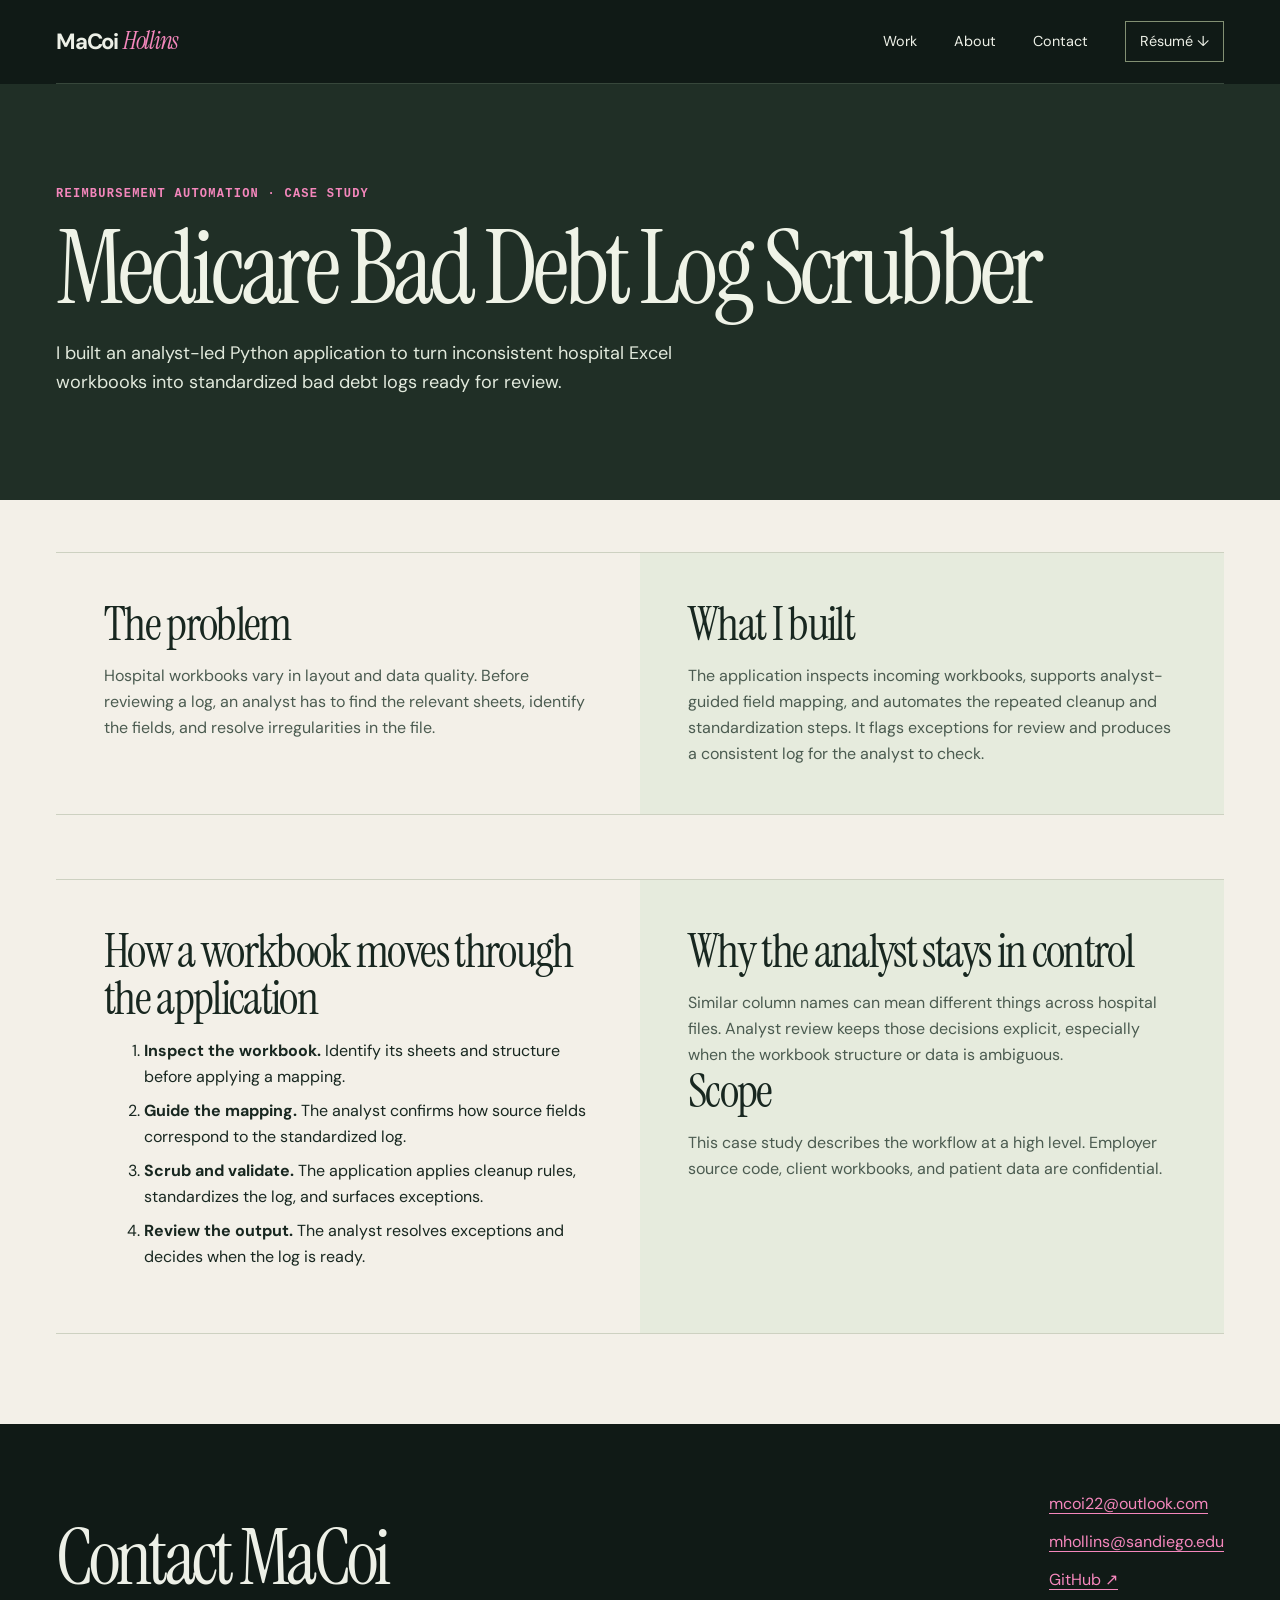
==== bad-debt.html @ ec4cd3d9 "Feature the bad debt application and describe reimbursement analyst duties" ====
<!doctype html>
<html lang="en">
<head>
<meta charset="utf-8"><meta name="viewport" content="width=device-width,initial-scale=1">
<meta name="description" content="An analyst-led Python application for cleaning and standardizing hospital Medicare bad debt logs.">
<meta property="og:description" content="An analyst-led Python application for cleaning and standardizing hospital Medicare bad debt logs.">
<meta property="og:title" content="Medicare Bad Debt Log Scrubber">
<title>Medicare Bad Debt Log Scrubber</title><link rel="stylesheet" href="style.css">
<link rel="icon" href="assets/favicon.png">
</head>
<body><a href="#main" class="skip">Skip to content</a>
<header class="mast"><div class="wrap nav">
<a class="brand" href="index.html">MaCoi<i> Hollins</i></a>
<nav class="navlinks" aria-label="Primary"><a href="index.html#work">Work</a><a href="index.html#about">About</a><a href="index.html#contact">Contact</a><a class="resume-link" href="assets/MaCoi_Hollins_Resume.pdf" download>Résumé <span aria-hidden="true">↓&#xfe0e;</span></a></nav>
</div></header>
<main id="main">
<section class="case-head"><div class="wrap">
  <div class="eyebrow">Reimbursement automation · Case study</div>
  <h1>Medicare Bad Debt Log Scrubber</h1>
  <p>I built an analyst-led Python application to turn inconsistent hospital Excel workbooks into standardized bad debt logs ready for review.</p>
</div></section>
<div class="case wrap">
  <section class="case-copy" aria-label="Problem and application">
    <div><h2>The problem</h2><p>Hospital workbooks vary in layout and data quality. Before reviewing a log, an analyst has to find the relevant sheets, identify the fields, and resolve irregularities in the file.</p></div>
    <div><h2>What I built</h2><p>The application inspects incoming workbooks, supports analyst-guided field mapping, and automates the repeated cleanup and standardization steps. It flags exceptions for review and produces a consistent log for the analyst to check.</p></div>
  </section>
  <section class="case-copy" aria-label="Workflow and review">
    <div><h2>How a workbook moves through the application</h2>
      <ol>
        <li><strong>Inspect the workbook.</strong> Identify its sheets and structure before applying a mapping.</li>
        <li><strong>Guide the mapping.</strong> The analyst confirms how source fields correspond to the standardized log.</li>
        <li><strong>Scrub and validate.</strong> The application applies cleanup rules, standardizes the log, and surfaces exceptions.</li>
        <li><strong>Review the output.</strong> The analyst resolves exceptions and decides when the log is ready.</li>
      </ol>
    </div>
    <div><h2>Why the analyst stays in control</h2><p>Similar column names can mean different things across hospital files. Analyst review keeps those decisions explicit, especially when the workbook structure or data is ambiguous.</p>
    <h2>Scope</h2><p>This case study describes the workflow at a high level. Employer source code, client workbooks, and patient data are confidential.</p></div>
  </section>
</div>
</main>
<footer id="contact" class="footer"><div class="wrap">
<h2>Contact MaCoi</h2>
<address class="contact-links">
  <a href="mailto:mcoi22@outlook.com">mcoi22@outlook.com</a>
  <a href="mailto:mhollins@sandiego.edu">mhollins@sandiego.edu</a>
  <a href="https://github.com/MaCoiCH-22">GitHub <span aria-hidden="true">↗</span></a>
</address>
</div></footer>
</body></html>
---- style.css ----
@font-face{font-family:Instrument;src:url("assets/instrument.woff2") format("woff2");font-display:swap}
@font-face{font-family:Instrument;src:url("assets/instrument-italic.woff2") format("woff2");font-style:italic;font-display:swap}
@font-face{font-family:DM;src:url("assets/dm-sans.woff2") format("woff2");font-weight:400 700;font-display:swap}
:root{--paper:#f3f0e8;--ink:#182720;--muted:#4b5b50;--dark:#101a16;--darker:#0d1611;--rose:#f487bc;--berry:#9a235e;--rose-hover:#f9a8ce;--light:#edf0e7;--line:#cdd1c1;--serif:Instrument,Georgia,serif;--sans:DM,Arial,sans-serif;--mono:"Courier New",monospace}
*{box-sizing:border-box}
body{margin:0;background:var(--paper);color:var(--ink);font:1rem/1.62 var(--sans)}
a{color:inherit}
a:focus-visible,button:focus-visible,select:focus-visible,summary:focus-visible{outline:3px solid var(--berry);outline-offset:5px}
.mast a:focus-visible,.footer a:focus-visible{outline-color:var(--rose)}
img{display:block;max-width:100%}
h1,h2,h3,p{margin:0}
h1,h2,h3{font-family:var(--serif);font-weight:400;line-height:.99}
.wrap{width:min(1320px,calc(100% - 112px));margin-inline:auto}
.skip{position:fixed;z-index:5;top:14px;left:14px;transform:translateY(-200%);padding:12px 18px;background:var(--rose);color:var(--ink)}
.skip:focus{transform:none}
.mast{background:var(--dark);color:var(--light)}
.nav{display:flex;min-height:84px;align-items:center;justify-content:space-between;gap:24px;border-bottom:1px solid #37473b}
.brand{font-weight:700;letter-spacing:-.055em;font-size:1.38rem;text-decoration:none;white-space:nowrap}
.brand i{font:italic 1.58rem/1 var(--serif);margin-left:2px;color:var(--rose)}
.navlinks{display:flex;gap:clamp(14px,3vw,37px);align-items:center;flex-wrap:wrap}
.navlinks a{font-size:.9rem;text-decoration:none}
.navlinks a:hover,.text-link:hover{text-decoration:underline;text-underline-offset:5px}
.nav .resume-link{border:1px solid #829073;padding:8px 14px}
.hero{position:relative;isolation:isolate;display:grid;align-items:center;min-height:clamp(515px,46vw,655px);overflow:hidden}
.hero::before{content:"";position:absolute;z-index:-1;inset:0 0 0 30%;background:center right / min(780px,67vw) auto no-repeat url("assets/field.webp");mask-image:linear-gradient(90deg,transparent 1%,#000 32%,#000 93%,transparent)}
.hero::after{content:"";position:absolute;z-index:-1;inset:0;background:linear-gradient(90deg,var(--dark) 0%,rgba(16,26,22,.91) 24%,rgba(16,26,22,0) 61%);pointer-events:none}
.hero-inner{padding-block:64px 78px}
.eyebrow{font:700 .75rem/1.35 var(--mono);letter-spacing:.105em;text-transform:uppercase}
.hero .eyebrow{display:flex;gap:10px;align-items:center;color:var(--rose);margin-bottom:24px}
.hero .eyebrow::before{content:"";display:inline-block;background:currentColor;width:6px;height:6px;border-radius:50%}
.hero h1{font-size:clamp(4.6rem,8.4vw,8.65rem);letter-spacing:-.055em;max-width:850px}
.hero h1 em{color:var(--rose);font-weight:400}
.hero p{max-width:415px;color:#d2dbcf;margin-top:26px;font-size:1.09rem}
.cta-row{display:flex;gap:18px;align-items:center;margin-top:30px;flex-wrap:wrap}
.button{display:inline-flex;gap:19px;align-items:center;justify-content:center;padding:11px 17px;border:1px solid transparent;text-decoration:none;font-size:.92rem;font-weight:700;background:var(--rose);color:#192418;transition:background-color .16s}
.button:hover{background:var(--rose-hover)}
.story .button{background:var(--berry);color:white}
.story .button:hover{background:#7a194a}
.button.secondary{background:transparent;color:inherit;border-color:currentColor}
.button.secondary:hover{background:#f487bc22}
.scope{background:#202f26;color:#d4e1cf;border-top:1px solid #3b4f40}
.scope .wrap{display:flex;min-height:58px;justify-content:space-between;align-items:center;gap:15px;flex-wrap:wrap;padding-block:10px}
.scope span{display:flex;align-items:center;gap:9px}
.scope span::before{content:"+";color:var(--rose)}
.section{padding-block:clamp(68px,9vw,128px)}
#work.section{padding-block-start:clamp(51px,5.5vw,80px)}
.section-head{display:grid;grid-template-columns:minmax(0,1fr) minmax(200px,375px);gap:24px;align-items:end;margin-bottom:35px}
.section-head h2,.story h2,.footer h2{font-size:clamp(3.4rem,6.3vw,6.3rem);letter-spacing:-.05em;margin-top:13px}
.section-head p,.story p,.case p{color:var(--muted)}
.projects{display:grid;grid-template-columns:1fr 1fr;gap:20px}
.project{display:flex;flex-direction:column;border:1px solid var(--line);background:#fbf9f3;min-width:0}
.project figure{margin:0;padding:clamp(15px,3vw,35px);min-height:clamp(225px,24vw,300px);display:flex;flex-direction:column;justify-content:space-between;overflow:hidden}
.project:nth-child(1) figure{background:#243a2e;color:#e9f4df}
.project:nth-child(2) figure{background:#e2e9cf;color:#263a2a}
.project-copy{padding:clamp(20px,3vw,34px);display:flex;flex-direction:column;gap:12px;flex:1}
.project-copy h3{font-size:clamp(2.45rem,4vw,4.15rem);letter-spacing:-.042em}
.project-copy p{color:var(--muted);max-width:430px}
.project-copy strong{color:var(--ink)}
.project-copy .text-link,.complement .text-link{color:var(--berry)}
.text-link{display:inline-flex;align-items:center;gap:10px;font-weight:700;text-decoration:none;width:fit-content}
.project-copy a{margin-top:auto;padding-top:8px}
.chart-preview{display:grid;gap:13px;padding-top:13px}
.chart-preview .bar-row{font:700 .75rem/1.3 var(--mono)}
.bar-row{display:grid;grid-template-columns:112px minmax(0,1fr) 58px;align-items:center;gap:11px}
.track{height:9px;background:#65826b50;position:relative;min-width:0}
.track i,.track b{display:block;position:absolute;inset:0 auto 0 0;background:var(--rose)}
.track b{background:#f487bc66}
.chart-preview small{font-size:.72rem}
.network{display:flex;align-items:center;justify-content:space-between;gap:8px;max-width:430px;margin:auto 0}
.network span{width:30%;border:1px solid #687b5d;padding:13px 5px;text-align:center;font-size:.77rem;font-weight:700}
.network i{color:#385338;font-style:normal}
.network .chosen{background:#233a2e;color:#eff5dd;border-color:#233a2e}
.complement{margin-top:20px;display:grid;grid-template-columns:1fr minmax(230px,400px) auto;gap:24px;align-items:center;padding:22px 28px;border:1px solid var(--line)}
.complement h3{font-size:clamp(2rem,3.2vw,3.2rem);margin-top:6px}
.complement p{color:var(--muted);font-size:.94rem}
.story{background:#e3e9d6;border-block:1px solid #cad5be}
.story .wrap{display:grid;grid-template-columns:1.05fr 1fr;gap:clamp(35px,8vw,110px)}
.story h2{max-width:550px}
.story p+p{margin-top:18px}
.footer{background:var(--dark);color:var(--light);padding-block:64px 40px}
.footer .wrap{display:grid;grid-template-columns:1fr auto;align-items:end;gap:22px}
.footer h2{margin-top:0;font-size:clamp(3rem,6vw,5rem)}
.footer a{color:var(--rose)}
.footer .small{grid-column:1/-1;border-top:1px solid #415245;padding-top:19px;color:#b8c7ba;font-size:.78rem}
.case-head{background:#202f26;color:#eff3e7;padding-block:clamp(52px,8vw,110px)}
.case-head h1{font-size:clamp(4.2rem,8vw,8.1rem);margin-block:15px 20px;letter-spacing:-.045em;max-width:1000px}
.case-head p{color:#e1e9dc;max-width:680px;font-size:1.13rem}
.case-head .eyebrow{color:var(--rose)}
.case{padding-block:52px 90px}
.case h2{font-size:clamp(2.9rem,5.4vw,5.4rem);letter-spacing:-.035em;margin-bottom:15px}
.case h3{font-size:2.05rem;margin-bottom:8px}
.case section+section{margin-top:54px}
.case-copy{display:grid;grid-template-columns:1fr 1fr;gap:28px}
.case-copy p+p{margin-top:14px}
.explorer{background:#fbf9f2;border:1px solid var(--line);padding:clamp(17px,4vw,45px)}
.explorer-top{display:flex;justify-content:space-between;align-items:start;gap:22px;flex-wrap:wrap}
.filter{font-weight:700;font-size:.86rem;display:grid;gap:6px}
select{max-width:100%;background:#f0f0e4;color:var(--ink);padding:9px 24px 9px 9px;border:1px solid #81917e;font:inherit;border-radius:0}
.stats{display:grid;grid-template-columns:repeat(3,minmax(0,1fr));gap:13px;margin:24px 0}
.stat{border-top:1px solid #a9b5a4;padding-top:10px;font-size:.86rem;color:var(--muted)}
.stat strong{display:block;color:var(--ink);font:2.7rem/1.15 var(--serif)}
.table-scroll{overflow-x:auto}
table{border-collapse:collapse;width:100%;font-size:.88rem}
th,td{text-align:left;padding:9px 10px;border-bottom:1px solid #cdd6c6;vertical-align:top}
th{font-weight:700;background:#e5ebdc}
caption{text-align:left;font-weight:700;padding-bottom:8px}
.case .bar-row{grid-template-columns:minmax(100px,145px) minmax(15px,1fr) 74px;margin-block:7px;font-size:.86rem}
.case .track i{background:#3c6445}
.case .track b{background:#d391b3}
.case .note{font-size:.86rem;color:var(--muted);margin:12px 0}
.case li+li{margin-top:8px}
.flow{display:flex;gap:8px;flex-wrap:wrap;padding:0;list-style:none}
.flow li{margin:0;padding:7px 12px;background:#e0e8d4;border:1px solid #b6c4a7;font-size:.88rem}
.flow li+li{margin:0}
.source{font-size:.95rem;line-height:1.8}
.source a{text-underline-offset:4px}
pre{overflow:auto;background:#e4e8de;padding:15px;font-size:.85rem;white-space:pre-wrap;overflow-wrap:anywhere}
code{font-family:var(--mono)}
.visually-hidden{position:absolute;width:1px;height:1px;overflow:hidden;clip-path:inset(50%);white-space:nowrap}
@media(max-width:880px){.wrap{width:calc(100% - 56px)}.hero::before{inset-inline-start:22%;background-size:79vw}.hero h1{font-size:clamp(4.3rem,11vw,7.3rem)}.section-head{grid-template-columns:1fr}.section-head p{max-width:460px}.complement{grid-template-columns:1fr 1fr}.complement a{grid-column:1/-1}}
@media(max-width:610px){
  .wrap{width:calc(100% - 36px)}
  .nav{min-height:64px;gap:12px}
  .brand{font-size:1.1rem}
  .brand i{font-size:1.28rem}
  .navlinks{gap:8px 11px;justify-content:flex-end}
  .navlinks a{font-size:.79rem}
  .nav .resume-link{padding:4px 7px}
  .hero{min-height:0}
  .hero-inner{padding-block:48px 49px}
  .hero .eyebrow{margin-bottom:16px;font-size:.66rem}
  .hero h1{font-size:clamp(3.35rem,12.2vw,5.05rem)}
  .hero p{max-width:360px;margin-top:16px;font-size:1rem}
  .hero .cta-row{margin-top:22px;gap:12px}
  .hero::before{inset:0;background-image:url("assets/field-mobile.webp");background-size:500px;background-position:right -150px bottom -112px;mask-image:linear-gradient(90deg,transparent,#000 57%)}
  .hero::after{background:linear-gradient(112deg,var(--dark) 9%,rgba(16,26,22,.86) 56%,rgba(16,26,22,.24))}
  .scope{display:none}
  .section{padding-block:51px}
  .section-head{gap:13px;margin-bottom:22px}
  .projects,.story .wrap,.case-copy,.complement,.footer .wrap{grid-template-columns:1fr}
  .complement{gap:13px;padding:17px}
  .project figure{min-height:179px}
  .case-head h1{font-size:clamp(3.9rem,12vw,6.5rem)}
  .stat strong{font-size:2.2rem}
  .footer .small{grid-column:auto}
}
@media(max-width:360px){
  .hero-inner{padding-block:42px 44px}
  .hero h1{font-size:3rem}
  .hero .cta-row .button{gap:8px;padding-inline:12px}
}
@media(prefers-reduced-motion:reduce){html{scroll-behavior:auto}*,*::before,*::after{transition:none!important}}

/* Case studies use the visual form that fits their evidence. */
.case>section+section{margin-top:clamp(32px,5vw,64px)}
.case>section.case-copy{gap:0;border-block:1px solid var(--line)}
.case-copy>div{padding:clamp(20px,4vw,48px)}
.case-copy>div+div{background:#e6ebdd}
.case-copy h2,.source h2{font-size:clamp(2rem,3.7vw,3.55rem)}
.registry-lead{background:var(--dark);color:var(--light);display:grid;grid-template-columns:.82fr 1.18fr;gap:clamp(24px,5vw,75px);align-items:center;padding:clamp(24px,5vw,70px);margin-bottom:38px}
.case .registry-lead p{color:var(--light)}
.registry-lead .eyebrow{color:var(--rose)!important}
.registry-lead .display-number{font:clamp(5.25rem,12vw,12rem)/.9 var(--serif);color:var(--rose)!important;margin:12px 0}
.year-chart h2{font-size:clamp(1.8rem,3vw,2.8rem)}
.year-chart>div{display:grid;grid-template-columns:3rem minmax(0,1fr) 2.6rem;gap:12px;align-items:center;margin-block:8px;font-size:.86rem}
.year-chart meter{width:100%;height:.8rem}
.year-chart meter::-webkit-meter-bar{background:#45574b;border:0;border-radius:0}
.year-chart meter::-webkit-meter-optimum-value{background:var(--rose)}
.year-chart meter::-moz-meter-bar{background:var(--rose)}
.disclosures{border-top:1px solid var(--line)}
details{border-bottom:1px solid var(--line)}
summary{cursor:pointer;font-weight:700;padding:14px 13px;color:var(--berry)}
summary:hover{background:#9a235e0c}
.disclosure-body{padding:2px 14px 16px}
.disclosure-body>p{margin-bottom:10px}
.method{background:#e5ebdc}
.method summary{font-family:var(--serif);font-size:clamp(1.65rem,3vw,2.55rem);font-weight:400;padding:18px 24px}
.method .disclosure-body{padding:0 24px 22px}
.quality-view{display:grid;grid-template-columns:.8fr 1.2fr;gap:22px 32px;align-items:start}
.quality-heading{border-top:5px solid var(--berry);padding:22px 4px}
.quality-heading .eyebrow{color:var(--berry);margin-bottom:14px}
.quality-tiles{display:grid;gap:2px;background:#b7c5ac;border:1px solid #b7c5ac}
.quality-tiles>div{background:#e3e9d6;display:flex;align-items:center;gap:22px;padding:10px 20px}
.quality-tiles>div:last-child{background:#f4dce8}
.quality-tiles strong{font:clamp(2.6rem,5vw,4.5rem)/1 var(--serif);min-width:2.5ch}
.quality-feeds{grid-column:1/-1}
.odds-grid{display:grid;grid-template-columns:1fr 1fr;gap:20px}
.odds-card{background:#faf7ef;border:1px solid var(--line);padding:clamp(16px,3vw,34px)}
.odds-card h3{color:var(--berry)}
.odds-pair{display:grid;grid-template-columns:1fr 1fr;gap:10px;margin-block:20px}
.odds-pair>div{display:grid;border-top:2px solid #b8c5ad;padding-top:7px;font-size:.85rem}
.odds-pair>div+div{border-color:var(--berry)}
.odds-pair strong{font:clamp(2.8rem,6vw,5.5rem)/1 var(--serif)}
.source{border-left:3px solid var(--berry);padding:12px 20px;background:#eee9e2}
.source a{color:var(--berry)}
.preview-case-title{overflow-wrap:anywhere}
@media(max-width:650px){
  .registry-lead,.quality-view,.odds-grid{grid-template-columns:1fr}
  .case-copy>div{padding:22px 14px}
  .case table th,.case table td{padding:7px 8px}
}

.footer .contact-links {
  display: grid;
  gap: 6px;
  font-style: normal;
  overflow-wrap: anywhere;
}
.footer .contact-links a {
  width: fit-content;
  padding-block: 3px;
  text-underline-offset: 4px;
}

.featured-project{margin-block:0 20px;background:#e3e9d6}
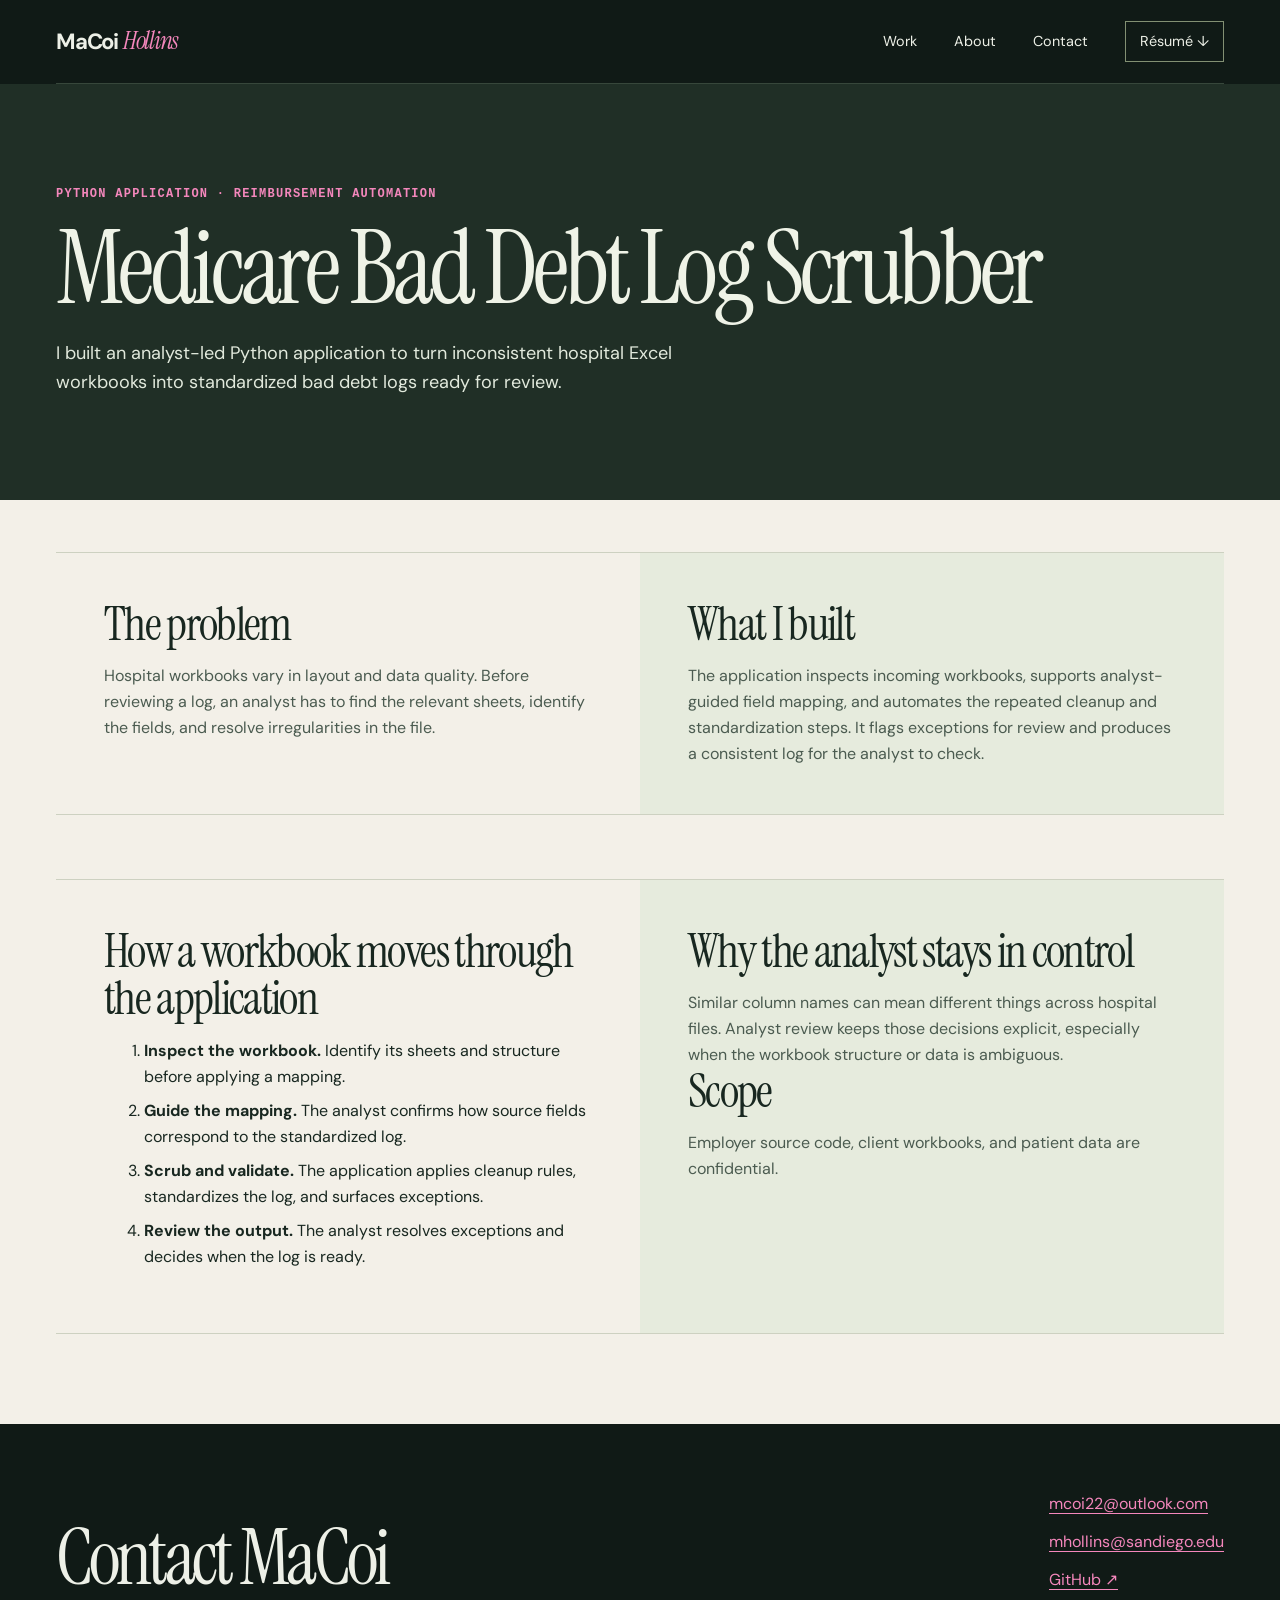
==== commit 31eb5a48: "Label the scrubber as a Python application" ====
--- a/bad-debt.html
+++ b/bad-debt.html
@@ -15,7 +15,7 @@
 </div></header>
 <main id="main">
 <section class="case-head"><div class="wrap">
-  <div class="eyebrow">Reimbursement automation · Case study</div>
+  <div class="eyebrow">Python application · Reimbursement automation</div>
   <h1>Medicare Bad Debt Log Scrubber</h1>
   <p>I built an analyst-led Python application to turn inconsistent hospital Excel workbooks into standardized bad debt logs ready for review.</p>
 </div></section>
@@ -34,7 +34,7 @@
       </ol>
     </div>
     <div><h2>Why the analyst stays in control</h2><p>Similar column names can mean different things across hospital files. Analyst review keeps those decisions explicit, especially when the workbook structure or data is ambiguous.</p>
-    <h2>Scope</h2><p>This case study describes the workflow at a high level. Employer source code, client workbooks, and patient data are confidential.</p></div>
+    <h2>Scope</h2><p>Employer source code, client workbooks, and patient data are confidential.</p></div>
   </section>
 </div>
 </main>
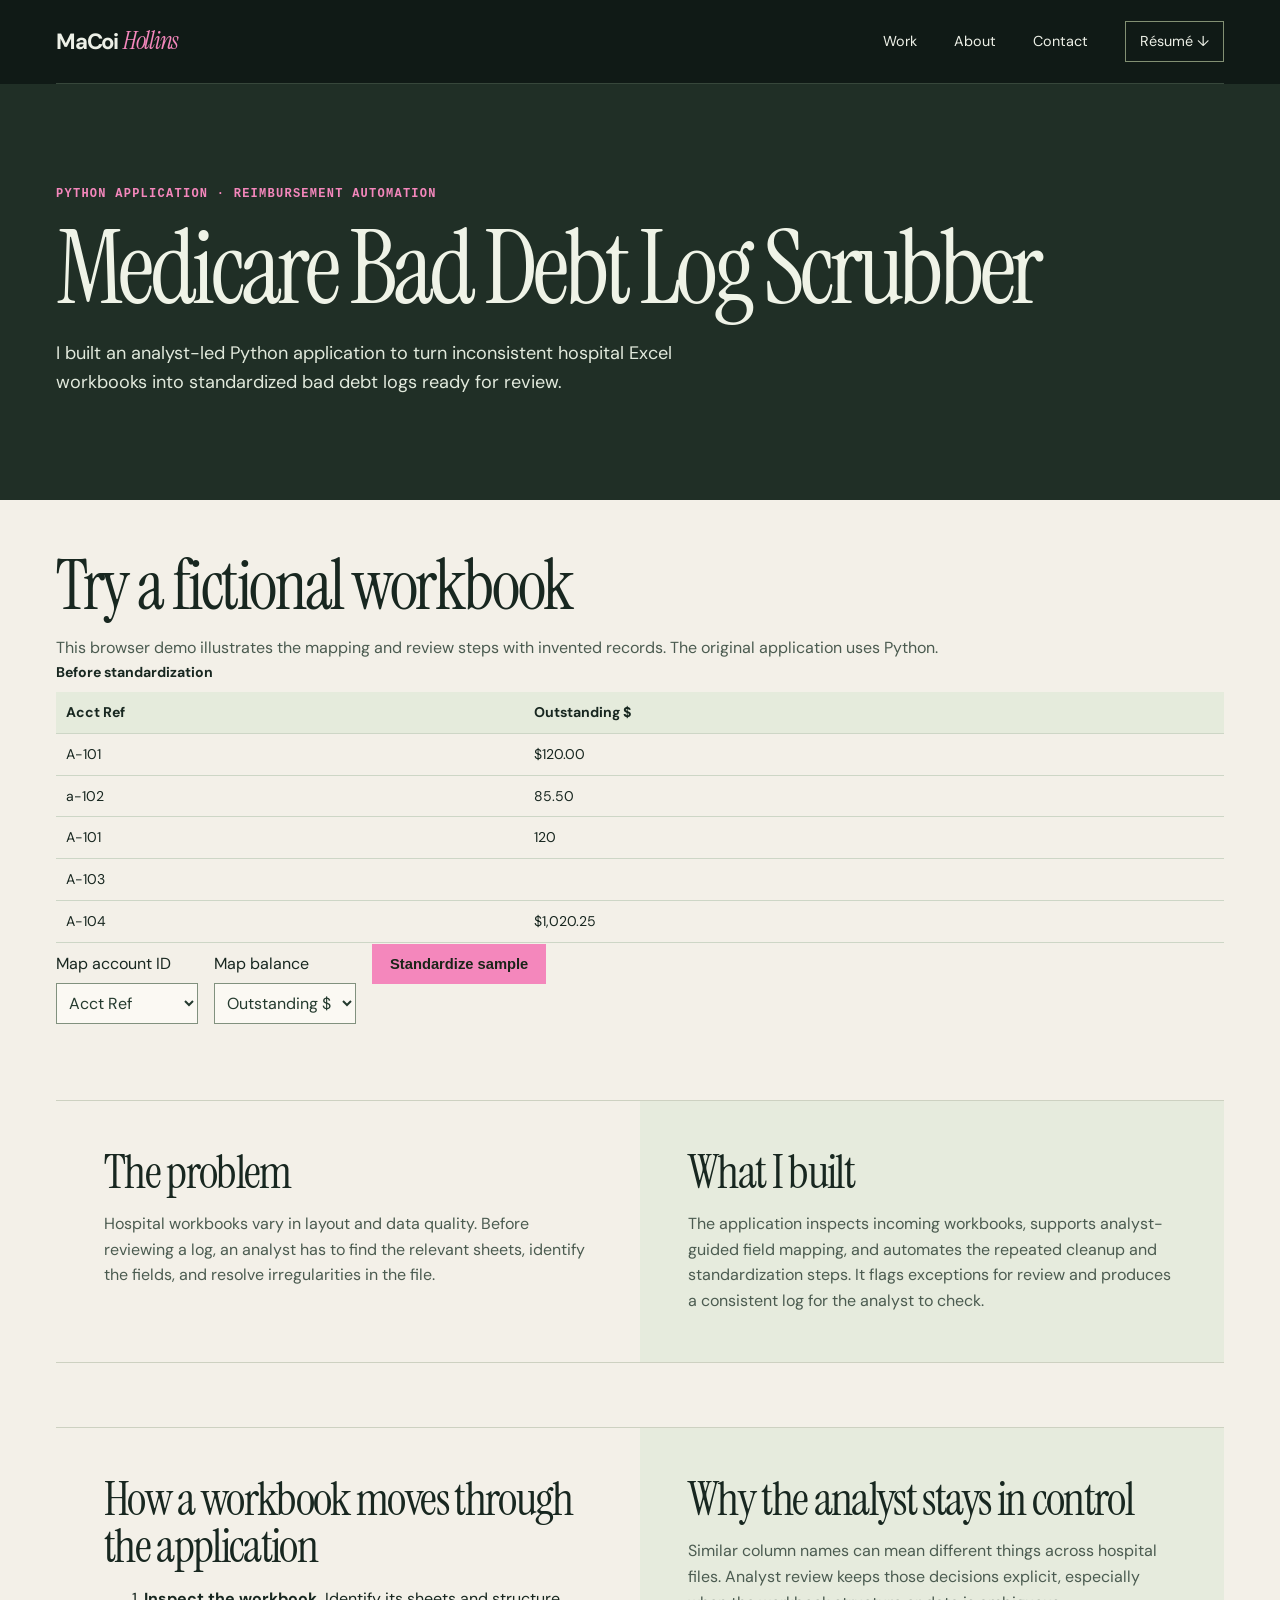
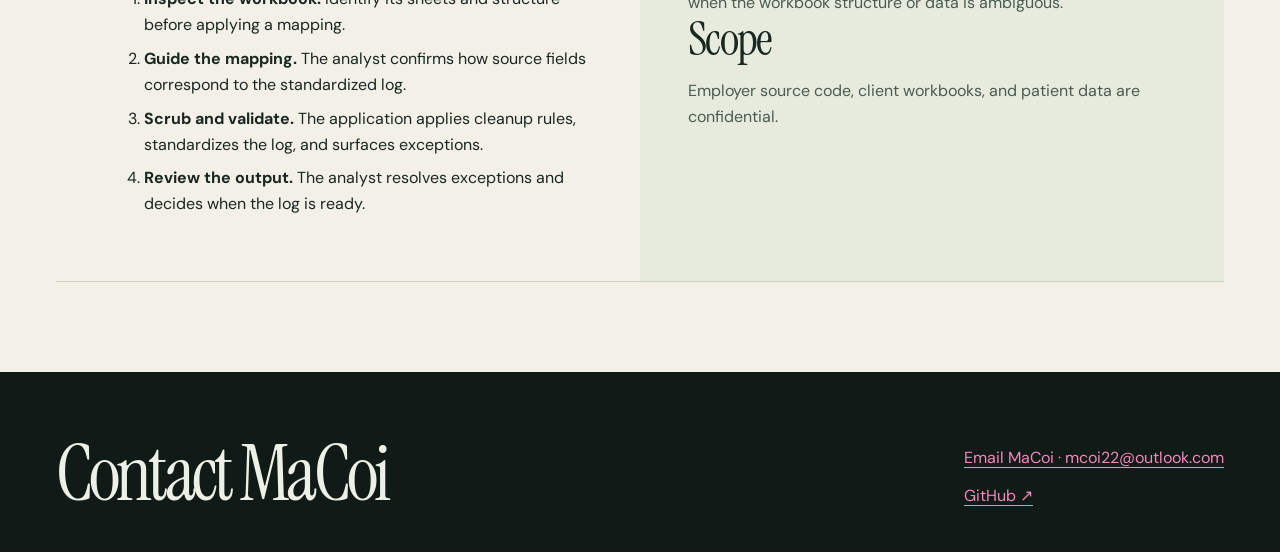
==== commit cc835d22: "Add scrubber demo and improve portfolio evidence" ====
--- a/bad-debt.html
+++ b/bad-debt.html
@@ -7,6 +7,7 @@
 <meta property="og:title" content="Medicare Bad Debt Log Scrubber">
 <title>Medicare Bad Debt Log Scrubber</title><link rel="stylesheet" href="style.css">
 <link rel="icon" href="assets/favicon.png">
+<script src="assets/scrubber-demo.js" defer></script>
 </head>
 <body><a href="#main" class="skip">Skip to content</a>
 <header class="mast"><div class="wrap nav">
@@ -20,6 +21,25 @@
   <p>I built an analyst-led Python application to turn inconsistent hospital Excel workbooks into standardized bad debt logs ready for review.</p>
 </div></section>
 <div class="case wrap">
+  <section id="demo">
+    <h2>Try a fictional workbook</h2>
+    <p>This browser demo illustrates the mapping and review steps with invented records. The original application uses Python.</p>
+    <div class="table-scroll" tabindex="0"><table>
+      <caption>Before standardization</caption><thead><tr><th scope="col">Acct Ref</th><th scope="col">Outstanding $</th></tr></thead>
+      <tbody><tr><td>A-101</td><td>$120.00</td></tr><tr><td>a-102</td><td>85.50</td></tr><tr><td>A-101</td><td>120</td></tr><tr><td>A-103</td><td></td></tr><tr><td>A-104</td><td>$1,020.25</td></tr></tbody>
+    </table></div>
+    <form id="demo-form">
+      <label>Map account ID<select name="account"><option value="0">Acct Ref</option><option value="1">Outstanding $</option></select></label>
+      <label>Map balance<select name="balance"><option value="1">Outstanding $</option><option value="0">Acct Ref</option></select></label>
+      <button class="button" type="submit">Standardize sample</button>
+    </form>
+    <p id="demo-status" role="status"></p>
+    <div id="demo-results" hidden>
+      <div class="table-scroll" tabindex="0"><table><caption>Standardized log</caption><thead><tr><th scope="col">Account ID</th><th scope="col">Balance (USD)</th></tr></thead><tbody id="demo-clean"></tbody></table></div>
+      <div class="table-scroll" tabindex="0"><table><caption>Analyst review queue</caption><thead><tr><th scope="col">Source row</th><th scope="col">Account</th><th scope="col">Reason</th></tr></thead><tbody id="demo-exceptions"></tbody></table></div>
+    </div>
+  </section>
+
   <section class="case-copy" aria-label="Problem and application">
     <div><h2>The problem</h2><p>Hospital workbooks vary in layout and data quality. Before reviewing a log, an analyst has to find the relevant sheets, identify the fields, and resolve irregularities in the file.</p></div>
     <div><h2>What I built</h2><p>The application inspects incoming workbooks, supports analyst-guided field mapping, and automates the repeated cleanup and standardization steps. It flags exceptions for review and produces a consistent log for the analyst to check.</p></div>
@@ -41,8 +61,7 @@
 <footer id="contact" class="footer"><div class="wrap">
 <h2>Contact MaCoi</h2>
 <address class="contact-links">
-  <a href="mailto:mcoi22@outlook.com">mcoi22@outlook.com</a>
-  <a href="mailto:mhollins@sandiego.edu">mhollins@sandiego.edu</a>
+  <a href="mailto:mcoi22@outlook.com">Email MaCoi · mcoi22@outlook.com</a>
   <a href="https://github.com/MaCoiCH-22">GitHub <span aria-hidden="true">↗</span></a>
 </address>
 </div></footer>
--- a/style.css
+++ b/style.css
@@ -213,3 +213,12 @@
 }
 
 .featured-project{margin-block:0 20px;background:#e3e9d6}
+.scrub-preview{display:grid;gap:10px;grid-column:1/-1;padding:clamp(20px,4vw,38px);background:#243a2e;color:#f5f1e6}
+.scrub-preview strong{font-size:clamp(1.4rem,4vw,2.3rem)}
+.scrub-preview span{font-size:.9rem}
+.forest{margin:0 0 24px}
+.forest svg{display:block;width:100%;min-width:480px;max-width:750px;font:13px system-ui,sans-serif;fill:#243a2e}
+.forest figcaption{margin-top:8px}
+#demo-form label{display:inline-grid;gap:6px;margin:8px 12px 12px 0}
+#demo-form select{padding:8px;background:#fbf9f3;color:#243a2e}
+#demo .button{cursor:pointer}
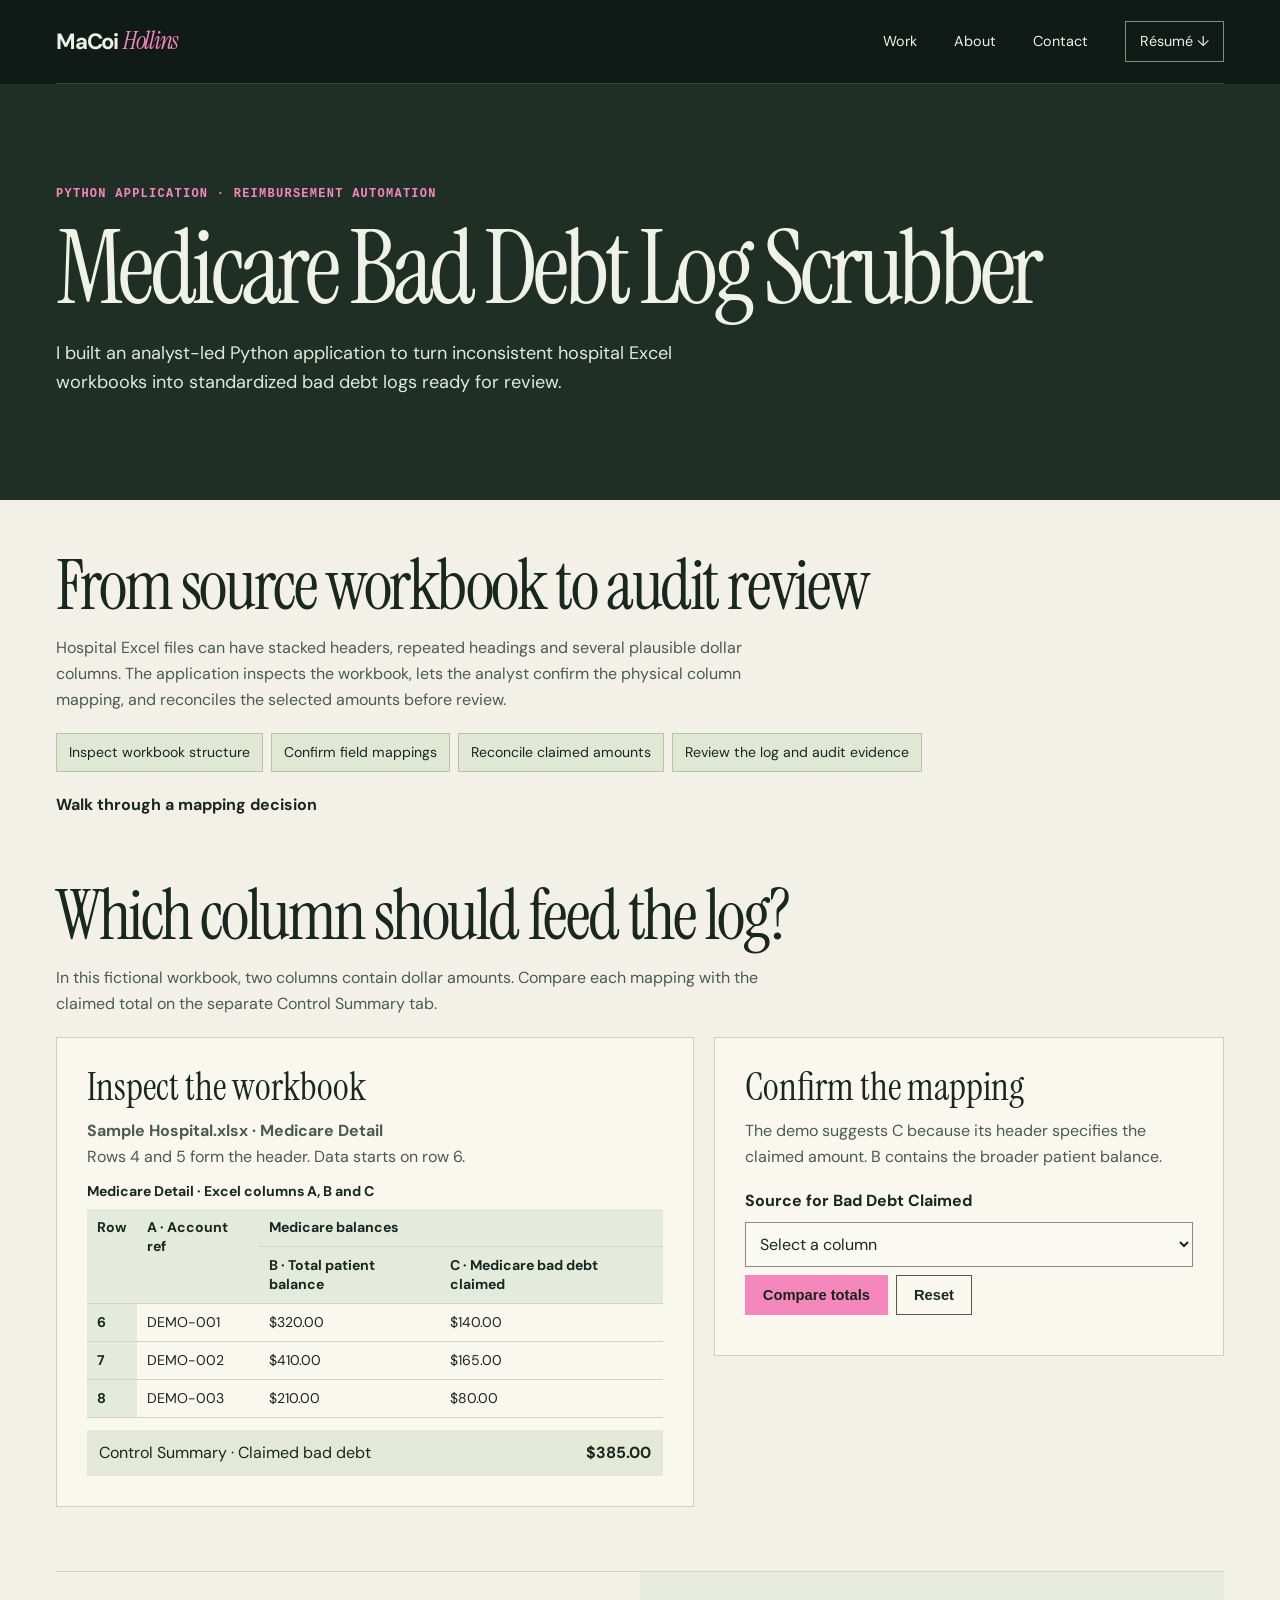
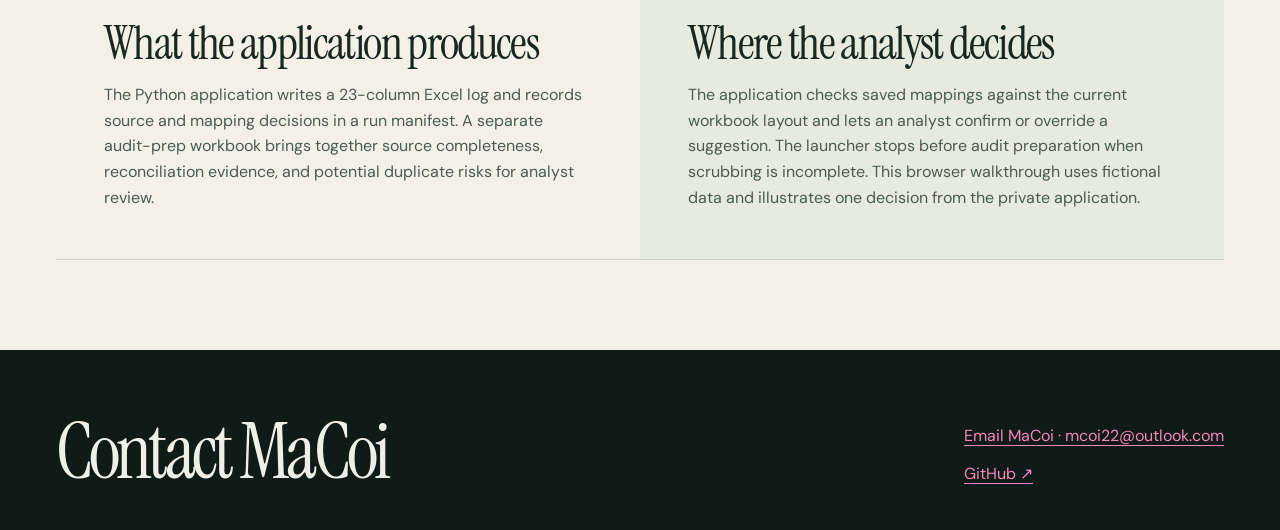
==== commit f190508b: "Apply healthcare portfolio audit" ====
--- a/bad-debt.html
+++ b/bad-debt.html
@@ -14,47 +14,81 @@
 <a class="brand" href="index.html">MaCoi<i> Hollins</i></a>
 <nav class="navlinks" aria-label="Primary"><a href="index.html#work">Work</a><a href="index.html#about">About</a><a href="index.html#contact">Contact</a><a class="resume-link" href="assets/MaCoi_Hollins_Resume.pdf" download>Résumé <span aria-hidden="true">↓&#xfe0e;</span></a></nav>
 </div></header>
-<main id="main">
+<main id="main" tabindex="-1">
 <section class="case-head"><div class="wrap">
   <div class="eyebrow">Python application · Reimbursement automation</div>
   <h1>Medicare Bad Debt Log Scrubber</h1>
   <p>I built an analyst-led Python application to turn inconsistent hospital Excel workbooks into standardized bad debt logs ready for review.</p>
 </div></section>
 <div class="case wrap">
-  <section id="demo">
-    <h2>Try a fictional workbook</h2>
-    <p>This browser demo illustrates the mapping and review steps with invented records. The original application uses Python.</p>
-    <div class="table-scroll" tabindex="0"><table>
-      <caption>Before standardization</caption><thead><tr><th scope="col">Acct Ref</th><th scope="col">Outstanding $</th></tr></thead>
-      <tbody><tr><td>A-101</td><td>$120.00</td></tr><tr><td>a-102</td><td>85.50</td></tr><tr><td>A-101</td><td>120</td></tr><tr><td>A-103</td><td></td></tr><tr><td>A-104</td><td>$1,020.25</td></tr></tbody>
-    </table></div>
-    <form id="demo-form">
-      <label>Map account ID<select name="account"><option value="0">Acct Ref</option><option value="1">Outstanding $</option></select></label>
-      <label>Map balance<select name="balance"><option value="1">Outstanding $</option><option value="0">Acct Ref</option></select></label>
-      <button class="button" type="submit">Standardize sample</button>
-    </form>
-    <p id="demo-status" role="status"></p>
-    <div id="demo-results" hidden>
-      <div class="table-scroll" tabindex="0"><table><caption>Standardized log</caption><thead><tr><th scope="col">Account ID</th><th scope="col">Balance (USD)</th></tr></thead><tbody id="demo-clean"></tbody></table></div>
-      <div class="table-scroll" tabindex="0"><table><caption>Analyst review queue</caption><thead><tr><th scope="col">Source row</th><th scope="col">Account</th><th scope="col">Reason</th></tr></thead><tbody id="demo-exceptions"></tbody></table></div>
+  <section class="scrub-overview" aria-labelledby="workflow-title">
+    <h2 id="workflow-title">From source workbook to audit review</h2>
+    <p>Hospital Excel files can have stacked headers, repeated headings and several plausible dollar columns. The application inspects the workbook, lets the analyst confirm the physical column mapping, and reconciles the selected amounts before review.</p>
+    <ol class="flow"><li>Inspect workbook structure</li><li>Confirm field mappings</li><li>Reconcile claimed amounts</li><li>Review the log and audit evidence</li></ol>
+    <a class="text-link" href="#demo">Walk through a mapping decision</a>
+  </section>
+
+  <section id="demo" aria-labelledby="demo-title">
+    <h2 id="demo-title">Which column should feed the log?</h2>
+    <p class="demo-intro">In this fictional workbook, two columns contain dollar amounts. Compare each mapping with the claimed total on the separate Control Summary tab.</p>
+    <div class="scrub-layout">
+      <div class="scrub-panel workbook">
+        <h3>Inspect the workbook</h3>
+        <p class="workbook-name">Sample Hospital.xlsx · Medicare Detail</p>
+        <p>Rows 4 and 5 form the header. Data starts on row 6.</p>
+        <div class="table-scroll" role="region" aria-label="Synthetic Excel source rows" tabindex="0"><table id="sample-rows">
+          <caption>Medicare Detail · Excel columns A, B and C</caption>
+          <colgroup span="1"></colgroup><colgroup span="1"></colgroup><colgroup span="2"></colgroup>
+          <thead>
+            <tr><th scope="col" rowspan="2">Row</th><th scope="col" rowspan="2">A · Account ref</th><th scope="colgroup" colspan="2">Medicare balances</th></tr>
+            <tr><th scope="col">B · Total patient balance</th><th scope="col">C · Medicare bad debt claimed</th></tr>
+          </thead>
+          <tbody>
+            <tr><th scope="row">6</th><td>DEMO-001</td><td data-cents="32000">$320.00</td><td data-cents="14000">$140.00</td></tr>
+            <tr><th scope="row">7</th><td>DEMO-002</td><td data-cents="41000">$410.00</td><td data-cents="16500">$165.00</td></tr>
+            <tr><th scope="row">8</th><td>DEMO-003</td><td data-cents="21000">$210.00</td><td data-cents="8000">$80.00</td></tr>
+          </tbody>
+        </table></div>
+        <div class="workbook-control"><span>Control Summary · Claimed bad debt</span><strong id="control-total" data-cents="38500">$385.00</strong></div>
+      </div>
+      <div class="scrub-panel">
+        <h3>Confirm the mapping</h3>
+        <p>The demo suggests C because its header specifies the claimed amount. B contains the broader patient balance.</p>
+        <form id="demo-form" hidden>
+          <label for="amount-column">Source for Bad Debt Claimed</label>
+          <select id="amount-column" name="amount" required>
+            <option value="">Select a column</option>
+            <option value="B">B · Total patient balance</option>
+            <option value="C">C · Medicare bad debt claimed</option>
+          </select>
+          <div class="demo-actions"><button class="button" type="submit">Compare totals</button><button class="button secondary" type="reset">Reset</button></div>
+        </form>
+        <p id="demo-status" role="status"></p>
+        <div id="demo-results" hidden>
+          <dl class="recon-values">
+            <div><dt>Mapped total</dt><dd id="mapped-total"></dd></div>
+            <div><dt>Control total</dt><dd id="compared-total"></dd></div>
+            <div><dt>Difference</dt><dd id="total-variance"></dd></div>
+          </dl>
+          <p>Both totals use the signed amounts shown in the workbook.</p>
+        </div>
+        <noscript><p>Column B totals $940.00, giving a $555.00 difference. Column C totals $385.00 and matches the control. With column C, the preview amounts for rows 6–8 are $140.00, $165.00 and $80.00.</p></noscript>
+      </div>
+    </div>
+    <div id="demo-output" class="scrub-panel output-preview" hidden>
+      <h3>Review the standardized log</h3>
+      <p>This preview shows three of the 23 output fields. The source tab identifies the origin of each line, and the mapping evidence identifies the input column and rows.</p>
+      <div class="table-scroll" role="region" aria-label="Standardized log preview" tabindex="0"><table>
+        <caption>Selected output fields</caption><thead><tr><th scope="col">Account number</th><th scope="col">Bad debt claimed</th><th scope="col">Source tab</th></tr></thead><tbody id="demo-clean"></tbody>
+      </table></div>
+      <p id="mapping-evidence" class="workbook-control"></p>
+      <p>A match supports this control check. Eligibility and approval require analyst review.</p>
     </div>
   </section>
 
-  <section class="case-copy" aria-label="Problem and application">
-    <div><h2>The problem</h2><p>Hospital workbooks vary in layout and data quality. Before reviewing a log, an analyst has to find the relevant sheets, identify the fields, and resolve irregularities in the file.</p></div>
-    <div><h2>What I built</h2><p>The application inspects incoming workbooks, supports analyst-guided field mapping, and automates the repeated cleanup and standardization steps. It flags exceptions for review and produces a consistent log for the analyst to check.</p></div>
-  </section>
-  <section class="case-copy" aria-label="Workflow and review">
-    <div><h2>How a workbook moves through the application</h2>
-      <ol>
-        <li><strong>Inspect the workbook.</strong> Identify its sheets and structure before applying a mapping.</li>
-        <li><strong>Guide the mapping.</strong> The analyst confirms how source fields correspond to the standardized log.</li>
-        <li><strong>Scrub and validate.</strong> The application applies cleanup rules, standardizes the log, and surfaces exceptions.</li>
-        <li><strong>Review the output.</strong> The analyst resolves exceptions and decides when the log is ready.</li>
-      </ol>
-    </div>
-    <div><h2>Why the analyst stays in control</h2><p>Similar column names can mean different things across hospital files. Analyst review keeps those decisions explicit, especially when the workbook structure or data is ambiguous.</p>
-    <h2>Scope</h2><p>Employer source code, client workbooks, and patient data are confidential.</p></div>
+  <section class="case-copy" aria-label="Application controls">
+    <div><h2>What the application produces</h2><p>The Python application writes a 23-column Excel log and records source and mapping decisions in a run manifest. A separate audit-prep workbook brings together source completeness, reconciliation evidence, and potential duplicate risks for analyst review.</p></div>
+    <div><h2>Where the analyst decides</h2><p>The application checks saved mappings against the current workbook layout and lets an analyst confirm or override a suggestion. The launcher stops before audit preparation when scrubbing is incomplete. This browser walkthrough uses fictional data and illustrates one decision from the private application.</p></div>
   </section>
 </div>
 </main>
--- a/style.css
+++ b/style.css
@@ -5,7 +5,7 @@
 *{box-sizing:border-box}
 body{margin:0;background:var(--paper);color:var(--ink);font:1rem/1.62 var(--sans)}
 a{color:inherit}
-a:focus-visible,button:focus-visible,select:focus-visible,summary:focus-visible{outline:3px solid var(--berry);outline-offset:5px}
+a:focus-visible,button:focus-visible,select:focus-visible,summary:focus-visible,.table-scroll:focus-visible{outline:3px solid var(--berry);outline-offset:5px}
 .mast a:focus-visible,.footer a:focus-visible{outline-color:var(--rose)}
 img{display:block;max-width:100%}
 h1,h2,h3,p{margin:0}
@@ -216,9 +216,36 @@
 .scrub-preview{display:grid;gap:10px;grid-column:1/-1;padding:clamp(20px,4vw,38px);background:#243a2e;color:#f5f1e6}
 .scrub-preview strong{font-size:clamp(1.4rem,4vw,2.3rem)}
 .scrub-preview span{font-size:.9rem}
+[hidden]{display:none!important}
+.skip:not(:focus){clip-path:inset(50%);white-space:nowrap}
 .forest{margin:0 0 24px}
-.forest svg{display:block;width:100%;min-width:480px;max-width:750px;font:13px system-ui,sans-serif;fill:#243a2e}
+.forest svg{display:block;width:100%;max-width:750px;font:13px system-ui,sans-serif;fill:#243a2e}
 .forest figcaption{margin-top:8px}
-#demo-form label{display:inline-grid;gap:6px;margin:8px 12px 12px 0}
-#demo-form select{padding:8px;background:#fbf9f3;color:#243a2e}
+.odds-pair>div{min-width:0}
+.odds-pair strong{font-size:clamp(2.1rem,6vw,5.5rem)}
+.scrub-overview p,.demo-intro{max-width:66ch}
+.scrub-overview .flow{margin:20px 0}
+.scrub-layout{display:grid;grid-template-columns:minmax(0,1.25fr) minmax(0,1fr);gap:20px;margin-top:20px;align-items:start}
+.scrub-panel{min-width:0;padding:clamp(14px,3vw,30px);background:#faf7ef;border:1px solid var(--line)}
+.scrub-panel h3{margin:0 0 12px;font-size:clamp(1.65rem,3vw,2.5rem)}
+.scrub-panel .table-scroll{margin-block:12px}
+.scrub-panel table{line-height:1.35}
+.workbook-name{font-weight:700}
+.workbook-control{display:flex;flex-wrap:wrap;justify-content:space-between;gap:5px 14px;background:#e3e9d6;padding:10px 12px;overflow-wrap:anywhere}
+#demo-form{display:grid;gap:8px;margin-block:18px 10px}
+#demo-form label{font-weight:700}
+#demo-form select{width:100%;min-width:0;padding:10px;background:#fbf9f3;color:var(--ink);font:inherit}
+.demo-actions{display:flex;flex-wrap:wrap;gap:8px}
 #demo .button{cursor:pointer}
+#demo .button.secondary{color:var(--ink);border-color:var(--muted);background:transparent}
+#demo-status:not(:empty){border-left:3px solid var(--berry);padding-left:12px;margin-block:12px}
+.recon-values{display:grid;gap:6px}
+.recon-values>div{display:flex;justify-content:space-between;gap:8px;border-bottom:1px solid var(--line)}
+.recon-values dd{font-weight:700;margin:0;white-space:nowrap}
+.output-preview{margin-top:20px}
+.lineage{padding-inline-start:22px}
+.lineage li+li{margin-top:8px}
+.registry-lead h2{margin-bottom:10px}
+.year-chart>p{margin-bottom:12px}
+@media(max-width:780px){.scrub-layout{grid-template-columns:minmax(0,1fr)}}
+@media(max-width:540px){.forest-chart{display:none}}
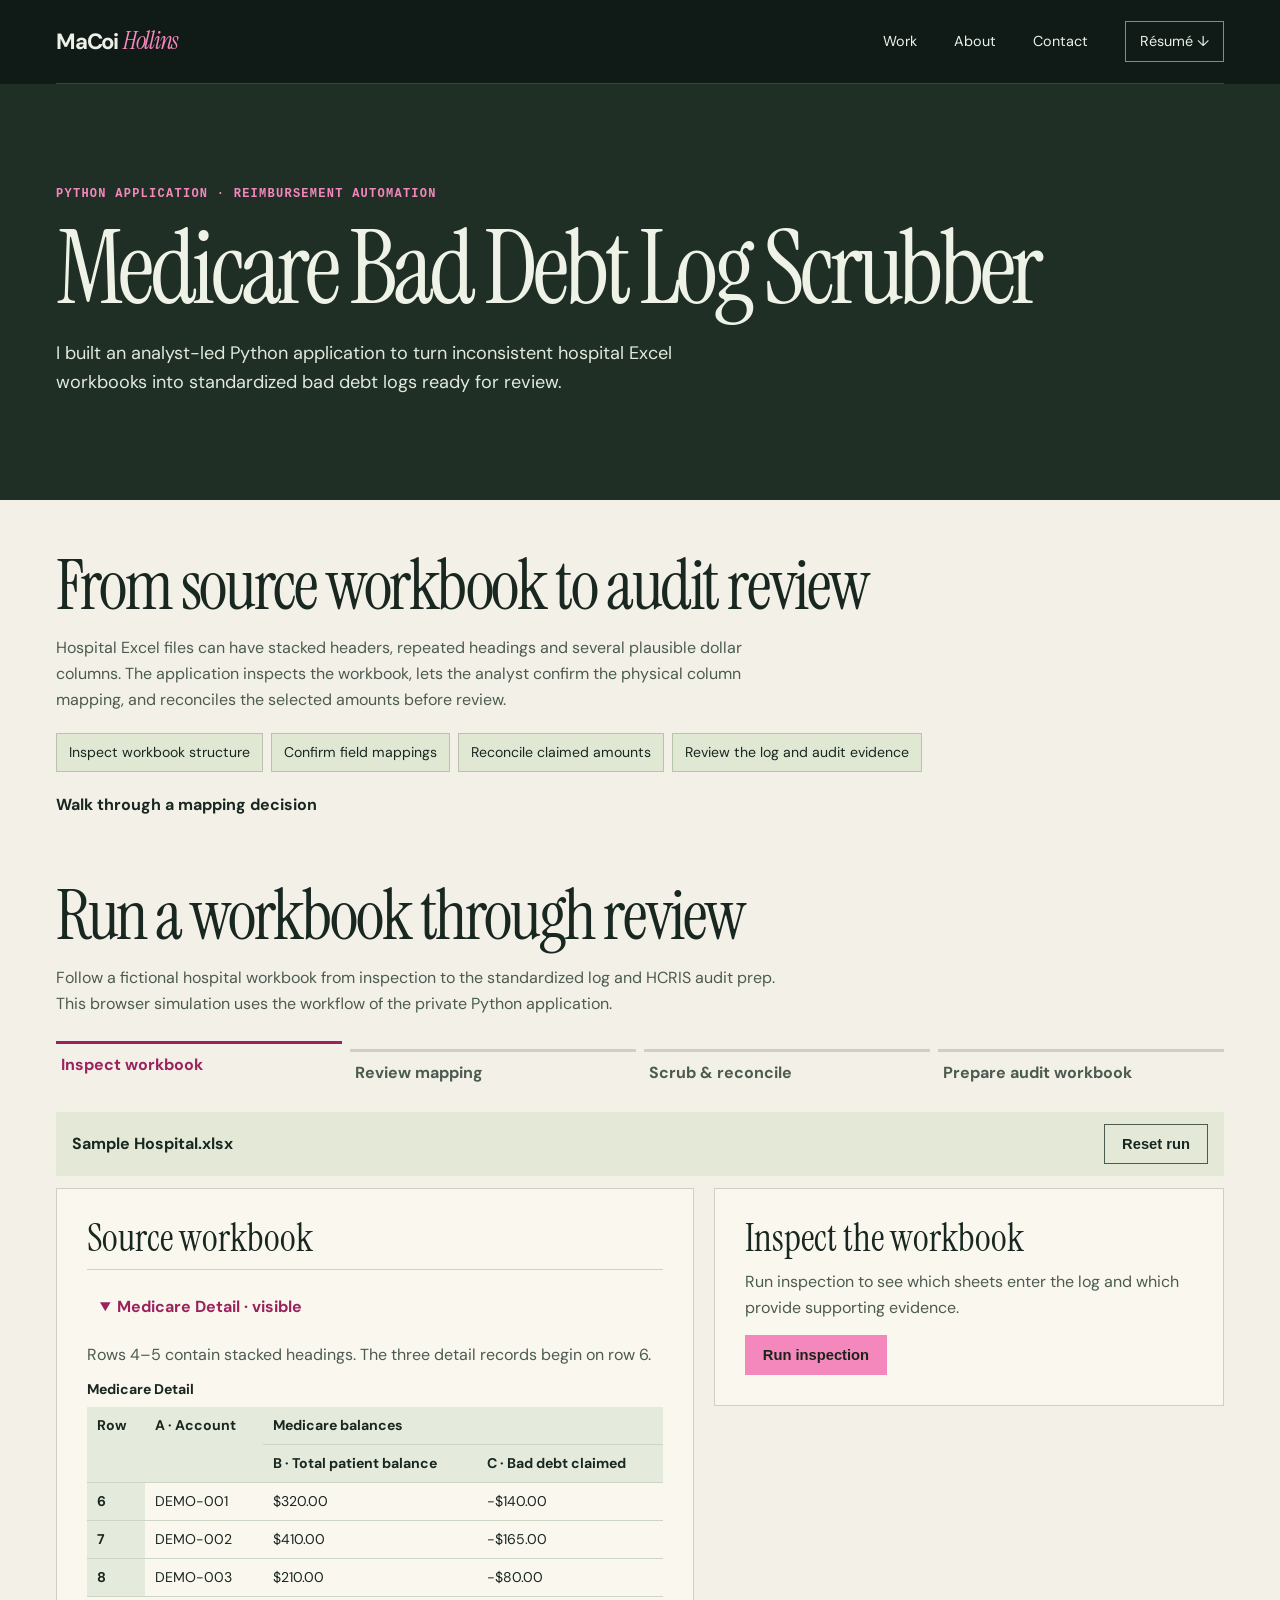
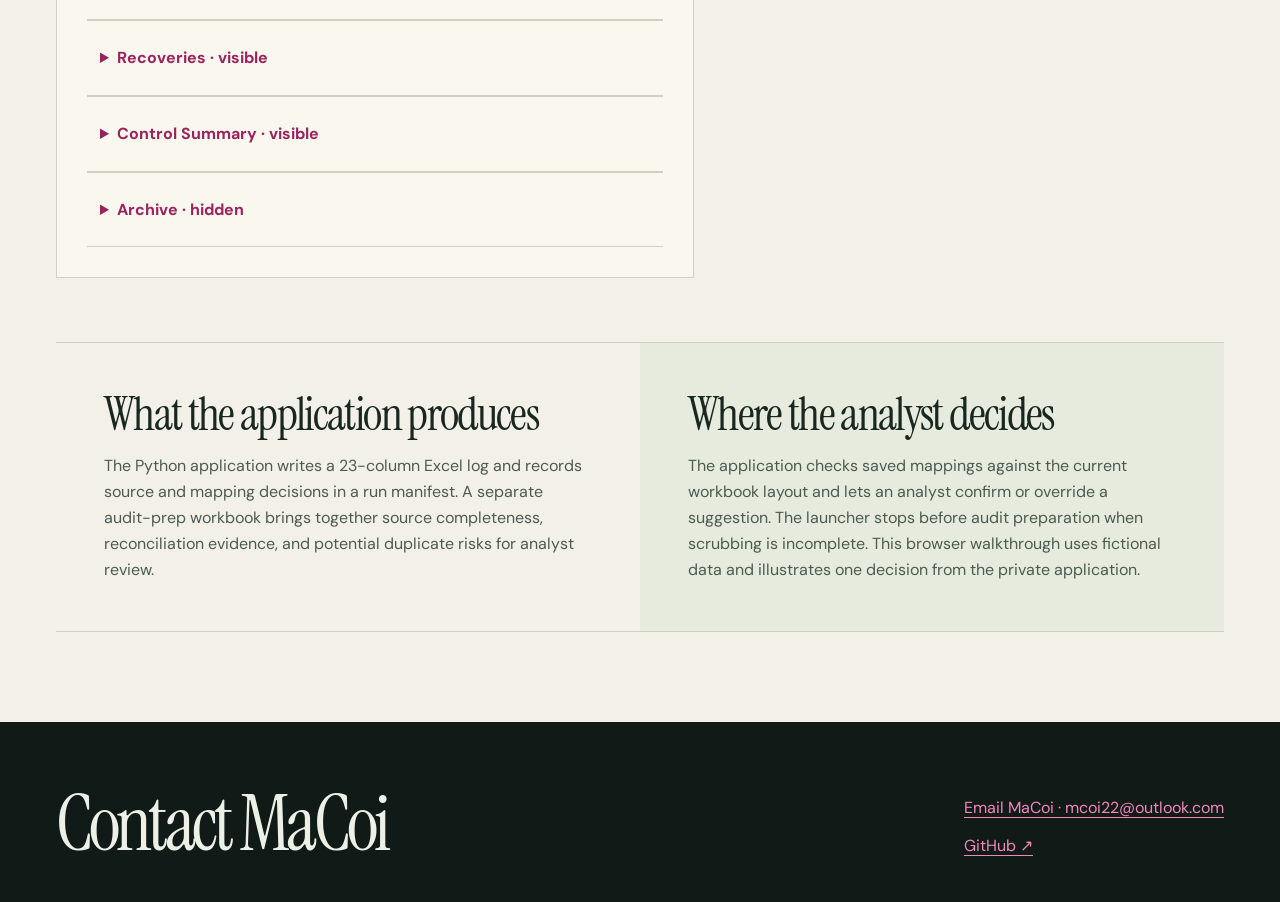
==== commit 7f8bc06c: "Show the scrubber workflow from inspection through audit prep" ====
--- a/bad-debt.html
+++ b/bad-debt.html
@@ -29,61 +29,78 @@
   </section>
 
   <section id="demo" aria-labelledby="demo-title">
-    <h2 id="demo-title">Which column should feed the log?</h2>
-    <p class="demo-intro">In this fictional workbook, two columns contain dollar amounts. Compare each mapping with the claimed total on the separate Control Summary tab.</p>
-    <div class="scrub-layout">
-      <div class="scrub-panel workbook">
-        <h3>Inspect the workbook</h3>
-        <p class="workbook-name">Sample Hospital.xlsx · Medicare Detail</p>
-        <p>Rows 4 and 5 form the header. Data starts on row 6.</p>
-        <div class="table-scroll" role="region" aria-label="Synthetic Excel source rows" tabindex="0"><table id="sample-rows">
-          <caption>Medicare Detail · Excel columns A, B and C</caption>
-          <colgroup span="1"></colgroup><colgroup span="1"></colgroup><colgroup span="2"></colgroup>
-          <thead>
-            <tr><th scope="col" rowspan="2">Row</th><th scope="col" rowspan="2">A · Account ref</th><th scope="colgroup" colspan="2">Medicare balances</th></tr>
-            <tr><th scope="col">B · Total patient balance</th><th scope="col">C · Medicare bad debt claimed</th></tr>
-          </thead>
-          <tbody>
-            <tr><th scope="row">6</th><td>DEMO-001</td><td data-cents="32000">$320.00</td><td data-cents="14000">$140.00</td></tr>
-            <tr><th scope="row">7</th><td>DEMO-002</td><td data-cents="41000">$410.00</td><td data-cents="16500">$165.00</td></tr>
-            <tr><th scope="row">8</th><td>DEMO-003</td><td data-cents="21000">$210.00</td><td data-cents="8000">$80.00</td></tr>
-          </tbody>
+    <h2 id="demo-title">Run a workbook through review</h2>
+    <p class="demo-intro">Follow a fictional hospital workbook from inspection to the standardized log and HCRIS audit prep. This browser simulation uses the workflow of the private Python application.</p>
+    <ol class="run-steps" id="run-steps" hidden>
+      <li aria-current="step">Inspect workbook</li><li>Review mapping</li><li>Scrub &amp; reconcile</li><li>Prepare audit workbook</li>
+    </ol>
+    <form id="demo-form" class="run-workspace" hidden>
+      <div class="run-bar"><strong>Sample Hospital.xlsx</strong><button type="reset" class="button secondary">Reset run</button></div>
+      <div class="scrub-layout">
+        <div class="scrub-panel workbook">
+          <h3>Source workbook</h3>
+          <details open><summary>Medicare Detail · visible</summary>
+            <p>Rows 4–5 contain stacked headings. The three detail records begin on row 6.</p>
+            <div class="table-scroll" role="region" aria-label="Medicare Detail worksheet" tabindex="0"><table id="detail-rows">
+              <caption>Medicare Detail</caption><colgroup span="1"></colgroup><colgroup span="1"></colgroup><colgroup span="2"></colgroup>
+              <thead><tr><th rowspan="2" scope="col">Row</th><th rowspan="2" scope="col">A · Account</th><th colspan="2" scope="colgroup">Medicare balances</th></tr>
+              <tr><th scope="col">B · Total patient balance</th><th scope="col">C · Bad debt claimed</th></tr></thead>
+              <tbody><tr><th scope="row">6</th><td>DEMO-001</td><td data-cents="32000">$320.00</td><td data-cents="-14000">−$140.00</td></tr>
+              <tr><th scope="row">7</th><td>DEMO-002</td><td data-cents="41000">$410.00</td><td data-cents="-16500">−$165.00</td></tr>
+              <tr><th scope="row">8</th><td>DEMO-003</td><td data-cents="21000">$210.00</td><td data-cents="-8000">−$80.00</td></tr></tbody>
+            </table></div>
+          </details>
+          <details><summary>Recoveries · visible</summary><p>Row 3 contains the header. This tab is classified as Recovery.</p>
+            <div class="table-scroll" role="region" aria-label="Recoveries worksheet" tabindex="0"><table id="recovery-rows"><caption>Recoveries</caption><thead><tr><th scope="col">Row</th><th scope="col">A · Account</th><th scope="col">B · Recovery amount</th></tr></thead>
+            <tbody><tr><th scope="row">4</th><td>DEMO-001</td><td data-cents="-2500">−$25.00</td></tr></tbody></table></div>
+          </details>
+          <details><summary>Control Summary · visible</summary><p>Workbook control for Medicare Detail, stated on a positive basis. Recoveries are tracked separately.</p><p><strong id="control-total" data-cents="38500">$385.00</strong></p></details>
+          <details><summary>Archive · hidden</summary><p>Excluded from the sample run. No archive rows enter the standardized log.</p></details>
+        </div>
+        <div class="scrub-panel run-review">
+          <section data-step="0" aria-labelledby="inspect-title">
+            <h3 id="inspect-title" tabindex="-1">Inspect the workbook</h3>
+            <p>Run inspection to see which sheets enter the log and which provide supporting evidence.</p>
+            <button id="inspect" class="button" type="button">Run inspection</button>
+          </section>
+          <section data-step="1" aria-labelledby="mapping-title" hidden>
+            <h3 id="mapping-title" tabindex="-1">Review the saved mapping</h3>
+            <p class="run-notice">The saved mapping points to column B, where the previous workbook had “Bad debt claimed.” B now contains “Total patient balance.”</p>
+            <p>The saved header now appears in C. Review the moved column and confirm which physical column to use for this run.</p>
+            <label for="amount-column">Source for BadDebtClaimed</label>
+            <select id="amount-column" name="amount">
+              <option value="">Choose a column</option><option value="B">B · Total patient balance</option><option value="C">C · Bad debt claimed</option>
+            </select>
+            <button class="button" type="submit">Confirm mapping and scrub</button>
+          </section>
+          <section data-step="2" aria-labelledby="recon-title" hidden>
+            <h3 id="recon-title" tabindex="-1">Reconcile the scrubbed log</h3>
+            <div id="recon-tabs"></div>
+            <p id="recon-note" class="run-notice"></p>
+            <div class="demo-actions"><button id="review-mapping" class="button secondary" type="button">Review mapping</button><button id="prepare-audit" class="button" type="button" disabled>Prepare audit workbook</button></div>
+          </section>
+          <section data-step="3" aria-labelledby="audit-title" hidden>
+            <h3 id="audit-title" tabindex="-1">Review the audit workbook</h3>
+            <p>Two detail tabs are accounted for. The Control Summary supports the reconciliation, and the hidden Archive is recorded as excluded.</p>
+            <dl class="audit-evidence">
+              <div><dt>Source_Tab_Audit</dt><dd id="tab-evidence"></dd></div>
+              <div><dt>Raw_vs_Scrubbed_Recon</dt><dd id="total-evidence"></dd></div>
+              <div><dt>HCRIS_Reconciliation</dt><dd>Awaiting HCRIS amounts for comparison.</dd></div>
+            </dl>
+            <button id="back-recon" class="button secondary" type="button">Back to reconciliation</button>
+          </section>
+          <p id="demo-status" role="status"></p>
+        </div>
+      </div>
+      <div id="demo-output" class="scrub-panel output-preview" hidden>
+        <h3>Standardized log preview</h3>
+        <p>Five of the 23 output fields are shown. Each line retains its workbook and tab. The last column displays source-row evidence for this walkthrough.</p>
+        <div class="table-scroll" role="region" aria-label="Standardized log preview" tabindex="0"><table>
+          <caption>Selected output fields and source evidence</caption><thead><tr><th scope="col">AccountNumber</th><th scope="col">PatientType</th><th scope="col">LogType</th><th scope="col">BadDebtClaimed</th><th scope="col">SourceFileTabName</th><th scope="col">Source cell</th></tr></thead><tbody id="demo-clean"></tbody>
         </table></div>
-        <div class="workbook-control"><span>Control Summary · Claimed bad debt</span><strong id="control-total" data-cents="38500">$385.00</strong></div>
       </div>
-      <div class="scrub-panel">
-        <h3>Confirm the mapping</h3>
-        <p>The demo suggests C because its header specifies the claimed amount. B contains the broader patient balance.</p>
-        <form id="demo-form" hidden>
-          <label for="amount-column">Source for Bad Debt Claimed</label>
-          <select id="amount-column" name="amount" required>
-            <option value="">Select a column</option>
-            <option value="B">B · Total patient balance</option>
-            <option value="C">C · Medicare bad debt claimed</option>
-          </select>
-          <div class="demo-actions"><button class="button" type="submit">Compare totals</button><button class="button secondary" type="reset">Reset</button></div>
-        </form>
-        <p id="demo-status" role="status"></p>
-        <div id="demo-results" hidden>
-          <dl class="recon-values">
-            <div><dt>Mapped total</dt><dd id="mapped-total"></dd></div>
-            <div><dt>Control total</dt><dd id="compared-total"></dd></div>
-            <div><dt>Difference</dt><dd id="total-variance"></dd></div>
-          </dl>
-          <p>Both totals use the signed amounts shown in the workbook.</p>
-        </div>
-        <noscript><p>Column B totals $940.00, giving a $555.00 difference. Column C totals $385.00 and matches the control. With column C, the preview amounts for rows 6–8 are $140.00, $165.00 and $80.00.</p></noscript>
-      </div>
-    </div>
-    <div id="demo-output" class="scrub-panel output-preview" hidden>
-      <h3>Review the standardized log</h3>
-      <p>This preview shows three of the 23 output fields. The source tab identifies the origin of each line, and the mapping evidence identifies the input column and rows.</p>
-      <div class="table-scroll" role="region" aria-label="Standardized log preview" tabindex="0"><table>
-        <caption>Selected output fields</caption><thead><tr><th scope="col">Account number</th><th scope="col">Bad debt claimed</th><th scope="col">Source tab</th></tr></thead><tbody id="demo-clean"></tbody>
-      </table></div>
-      <p id="mapping-evidence" class="workbook-control"></p>
-      <p>A match supports this control check. Eligibility and approval require analyst review.</p>
-    </div>
+    </form>
+    <noscript><p>Inspection identifies two detail tabs, a control summary and a hidden archive. The saved B mapping points to a different field in this layout. Using column C, Medicare Detail goes from −$385.00 in the source to $385.00 in the standardized log. The Recovery tab stays at −$25.00. The audit workbook can then show the tab and amount evidence, with HCRIS amounts pending.</p></noscript>
   </section>
 
   <section class="case-copy" aria-label="Application controls">
--- a/style.css
+++ b/style.css
@@ -230,8 +230,6 @@
 .scrub-panel h3{margin:0 0 12px;font-size:clamp(1.65rem,3vw,2.5rem)}
 .scrub-panel .table-scroll{margin-block:12px}
 .scrub-panel table{line-height:1.35}
-.workbook-name{font-weight:700}
-.workbook-control{display:flex;flex-wrap:wrap;justify-content:space-between;gap:5px 14px;background:#e3e9d6;padding:10px 12px;overflow-wrap:anywhere}
 #demo-form{display:grid;gap:8px;margin-block:18px 10px}
 #demo-form label{font-weight:700}
 #demo-form select{width:100%;min-width:0;padding:10px;background:#fbf9f3;color:var(--ink);font:inherit}
@@ -239,9 +237,6 @@
 #demo .button{cursor:pointer}
 #demo .button.secondary{color:var(--ink);border-color:var(--muted);background:transparent}
 #demo-status:not(:empty){border-left:3px solid var(--berry);padding-left:12px;margin-block:12px}
-.recon-values{display:grid;gap:6px}
-.recon-values>div{display:flex;justify-content:space-between;gap:8px;border-bottom:1px solid var(--line)}
-.recon-values dd{font-weight:700;margin:0;white-space:nowrap}
 .output-preview{margin-top:20px}
 .lineage{padding-inline-start:22px}
 .lineage li+li{margin-top:8px}
@@ -249,3 +244,22 @@
 .year-chart>p{margin-bottom:12px}
 @media(max-width:780px){.scrub-layout{grid-template-columns:minmax(0,1fr)}}
 @media(max-width:540px){.forest-chart{display:none}}
+
+.run-steps{display:grid;grid-template-columns:repeat(4,minmax(0,1fr));gap:8px;list-style:none;padding:0;margin:24px 0 12px}
+.run-steps li{border-top:3px solid var(--line);padding:8px 5px;color:var(--muted);font-weight:700}
+.run-steps [aria-current="step"]{border-color:var(--berry);color:var(--berry)}
+#demo-form.run-workspace{gap:0}
+.run-bar{display:flex;align-items:center;justify-content:space-between;gap:12px;padding:12px 16px;background:#e3e9d6}
+.run-workspace .scrub-layout{margin-top:12px}
+.run-review section>p,.run-review section>select{margin-bottom:14px}
+.run-review section>label{display:block;margin-bottom:6px}
+.run-notice{background:#f4e8de;border-left:3px solid var(--berry);padding:10px 12px}
+.run-review button:disabled{opacity:.55;cursor:default}
+.workbook details{border-top:1px solid var(--line);padding:10px 0}
+.workbook summary{cursor:pointer;font-weight:700}
+.workbook details p{margin-top:8px}
+.audit-evidence{margin:0 0 14px}
+.audit-evidence>div{border-bottom:1px solid var(--line);padding:8px 0}
+.audit-evidence dt{font-weight:700;overflow-wrap:anywhere}
+.audit-evidence dd{margin:2px 0 0}
+@media(max-width:540px){.run-steps{grid-template-columns:repeat(2,minmax(0,1fr))}.run-bar{align-items:flex-start}}
